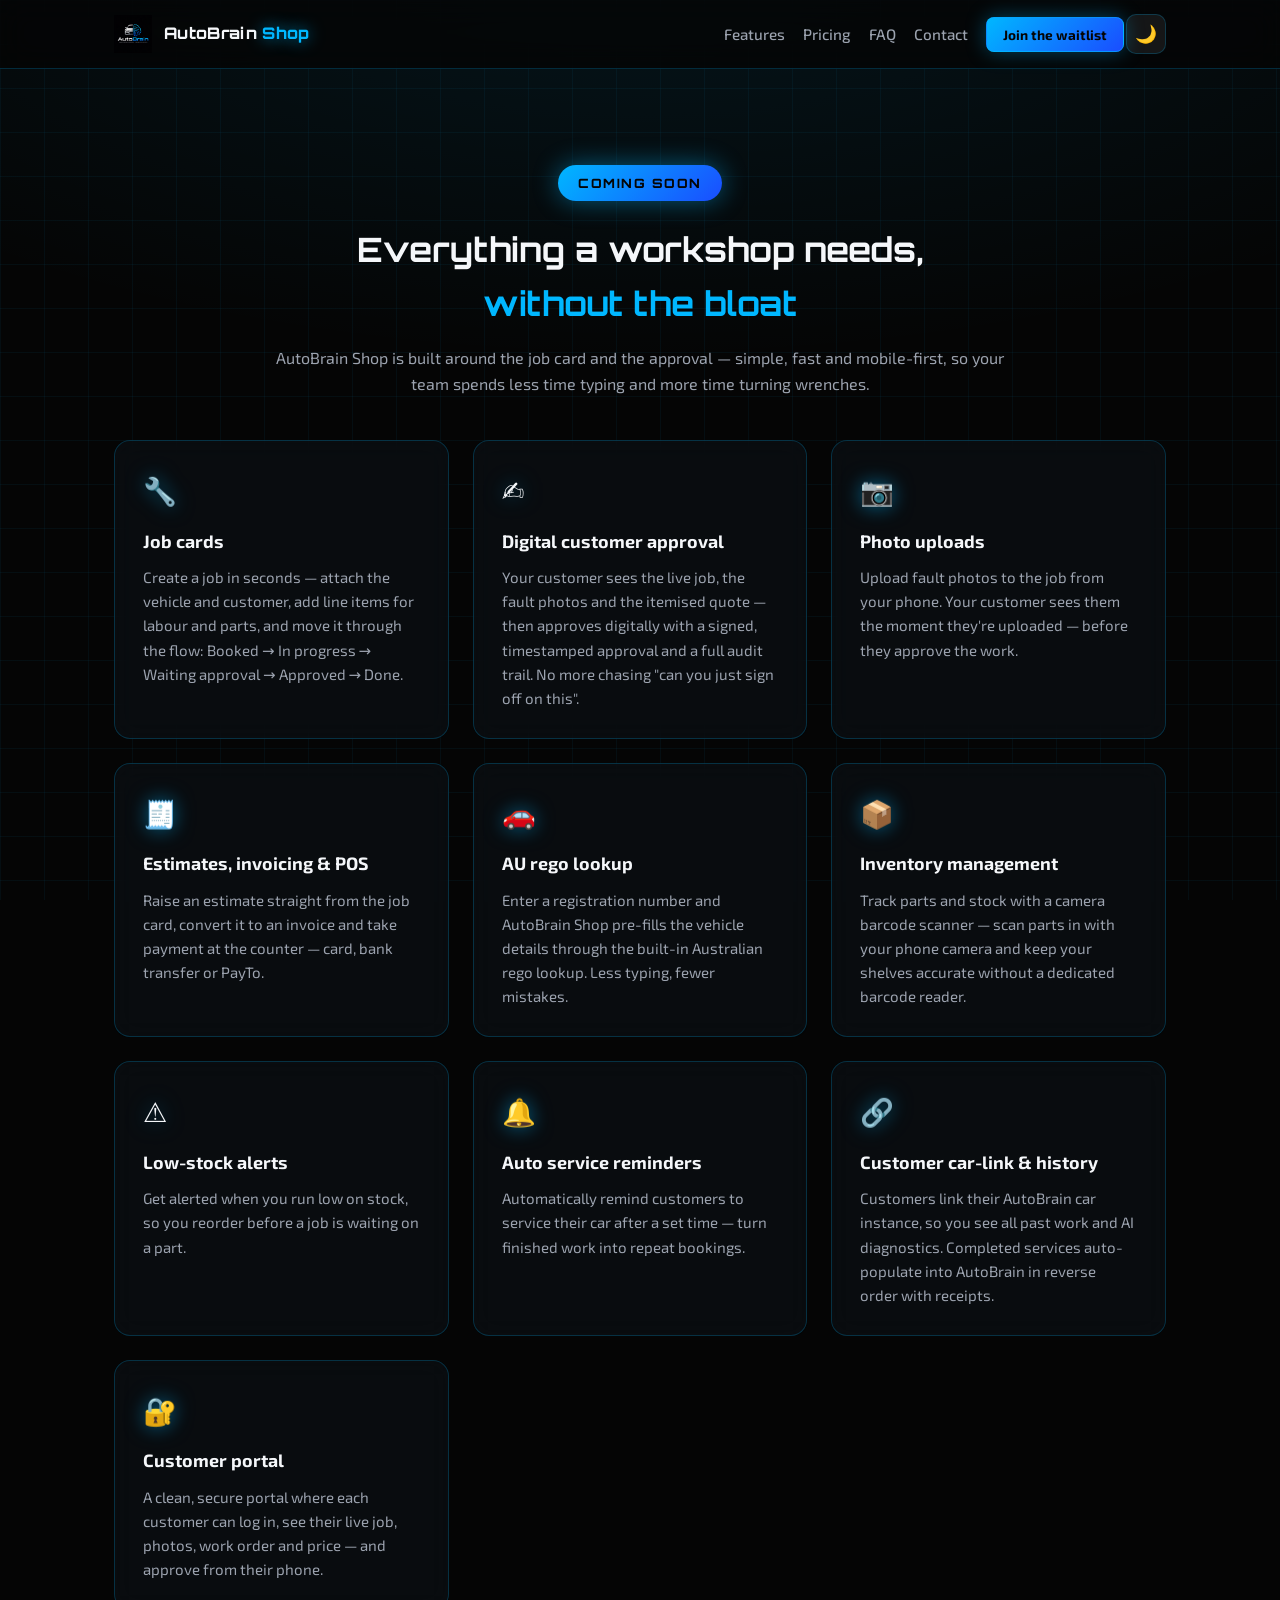
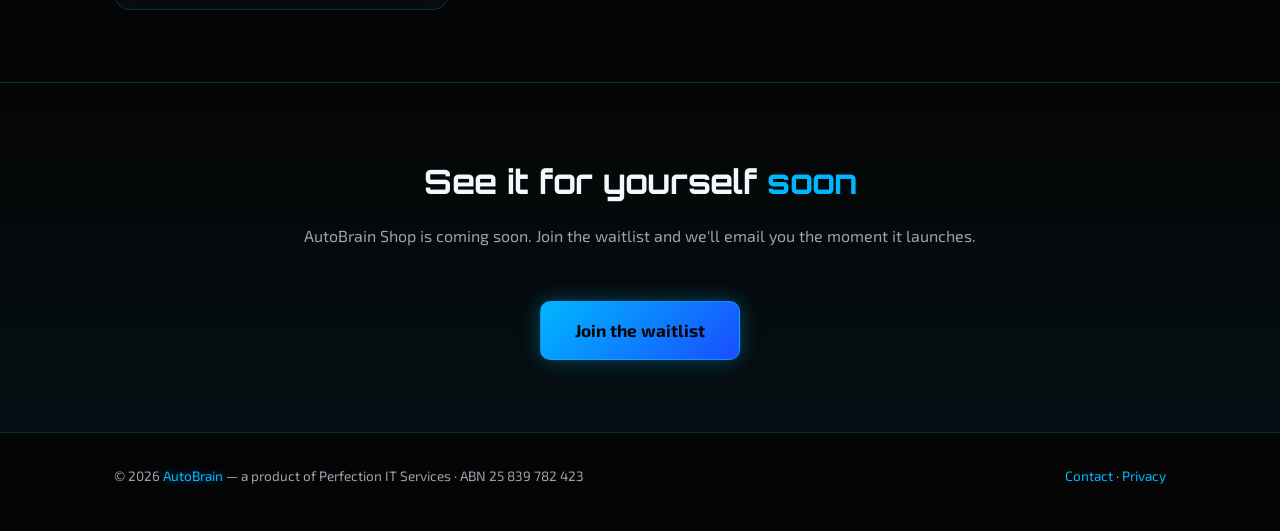
==== features.html @ 1c9be480 "feat: multi-page site restructure (AUT-865) Split single-page landing into dedicated pages: features" ====
<!DOCTYPE html>
<html lang="en" data-theme="dark">
<head>
<meta charset="UTF-8">
<meta name="viewport" content="width=device-width, initial-scale=1.0">
<title>Features — AutoBrain Shop</title>
<meta name="description" content="AutoBrain Shop features for Australian independent repair shops — job cards, digital customer approval, inventory with camera barcode scanner, low-stock alerts, auto service reminders, customer car-link &amp; history, estimates, invoicing, POS, AU rego lookup and a customer portal.">
<meta name="robots" content="index, follow">
<meta name="theme-color" content="#050505">
<link rel="icon" type="image/png" href="assets/logo.png">
<link rel="preconnect" href="https://fonts.googleapis.com">
<link rel="preconnect" href="https://fonts.gstatic.com" crossorigin>
<link href="https://fonts.googleapis.com/css2?family=Orbitron:wght@500;700;800&family=Exo+2:wght@400;500;600;700&display=swap" rel="stylesheet">
<link rel="stylesheet" href="styles.css">
</head>
<body>

<nav>
  <div class="container">
    <a href="index.html" class="brand" aria-label="AutoBrain Shop home" style="text-decoration:none;color:inherit">
      <img src="assets/logo.png" alt="AutoBrain Shop logo" width="38" height="38">
      <span><span class="a">AutoBrain</span> <span class="b">Shop</span></span>
    </a>
    <ul>
      <li><a href="features.html">Features</a></li>
      <li><a href="pricing.html">Pricing</a></li>
      <li><a href="faq.html">FAQ</a></li>
      <li><a href="contact.html">Contact</a></li>
      <li><a class="cta nav-cta" href="contact.html">Join the waitlist</a></li>
      <li class="nav-theme"><button class="theme-btn" id="themeBtn" title="Toggle theme" aria-label="Toggle light/dark theme">🌙</button></li>
    </ul>
    <button class="hamburger" id="hamburger" aria-label="Menu">☰</button>
  </div>
</nav>

<section style="padding-top:96px">
  <div class="container">
    <div class="coming-soon" style="margin:0 auto 22px;display:table" role="note">Coming soon</div>
    <h2>Everything a workshop needs,<br><span class="b">without the bloat</span></h2>
    <p class="lead">AutoBrain Shop is built around the job card and the approval — simple, fast and mobile-first, so your team spends less time typing and more time turning wrenches.</p>
    <div class="grid">
      <div class="card">
        <span class="icon">🔧</span><h3>Job cards</h3>
        <p>Create a job in seconds — attach the vehicle and customer, add line items for labour and parts, and move it through the flow: Booked → In progress → Waiting approval → Approved → Done.</p>
      </div>
      <div class="card">
        <span class="icon">✍️</span><h3>Digital customer approval</h3>
        <p>Your customer sees the live job, the fault photos and the itemised quote — then approves digitally with a signed, timestamped approval and a full audit trail. No more chasing "can you just sign off on this".</p>
      </div>
      <div class="card">
        <span class="icon">📷</span><h3>Photo uploads</h3>
        <p>Upload fault photos to the job from your phone. Your customer sees them the moment they're uploaded — before they approve the work.</p>
      </div>
      <div class="card">
        <span class="icon">🧾</span><h3>Estimates, invoicing &amp; POS</h3>
        <p>Raise an estimate straight from the job card, convert it to an invoice and take payment at the counter — card, bank transfer or PayTo.</p>
      </div>
      <div class="card">
        <span class="icon">🚗</span><h3>AU rego lookup</h3>
        <p>Enter a registration number and AutoBrain Shop pre-fills the vehicle details through the built-in Australian rego lookup. Less typing, fewer mistakes.</p>
      </div>
      <div class="card">
        <span class="icon">📦</span><h3>Inventory management</h3>
        <p>Track parts and stock with a camera barcode scanner — scan parts in with your phone camera and keep your shelves accurate without a dedicated barcode reader.</p>
      </div>
      <div class="card">
        <span class="icon">⚠️</span><h3>Low-stock alerts</h3>
        <p>Get alerted when you run low on stock, so you reorder before a job is waiting on a part.</p>
      </div>
      <div class="card">
        <span class="icon">🔔</span><h3>Auto service reminders</h3>
        <p>Automatically remind customers to service their car after a set time — turn finished work into repeat bookings.</p>
      </div>
      <div class="card">
        <span class="icon">🔗</span><h3>Customer car-link &amp; history</h3>
        <p>Customers link their AutoBrain car instance, so you see all past work and AI diagnostics. Completed services auto-populate into AutoBrain in reverse order with receipts.</p>
      </div>
      <div class="card">
        <span class="icon">🔐</span><h3>Customer portal</h3>
        <p>A clean, secure portal where each customer can log in, see their live job, photos, work order and price — and approve from their phone.</p>
      </div>
    </div>
  </div>
</section>

<section id="contact">
  <div class="container" style="text-align:center">
    <h2>See it for yourself <span class="b">soon</span></h2>
    <p class="lead">AutoBrain Shop is coming soon. Join the waitlist and we'll email you the moment it launches.</p>
    <a class="cta" href="contact.html">Join the waitlist</a>
  </div>
</section>

<footer>
  <div class="container">
    <div>© 2026 <span class="glow">AutoBrain</span> — a product of Perfection IT Services · ABN 25 839 782 423</div>
    <div><a href="mailto:sales@autobrainservice.app">Contact</a> · <a href="privacy.html">Privacy</a></div>
  </div>
</footer>

<script src="nav.js"></script>
</body>
</html>
---- styles.css ----
:root{
  --bg:#050505;--bg2:#0a0e14;--surface:rgba(245,247,250,0.04);--surface-strong:rgba(245,247,250,0.07);
  --border:rgba(0,183,255,0.22);--border-glow:rgba(0,183,255,0.55);--primary:#00B7FF;--accent:#007BFF;
  --secondary:#1A4DFF;--white:#F5F7FA;--muted:#9CA3AF;--card-bg:rgba(13,17,23,0.6);--text:#F5F7FA;
  --shadow:0 0 24px rgba(0,183,255,0.10);--grid-line:rgba(0,183,255,0.05);
}
[data-theme="light"]{
  --bg:#F5F7FA;--bg2:#ffffff;--surface:rgba(5,5,5,0.03);--surface-strong:rgba(5,5,5,0.05);
  --border:rgba(0,123,255,0.25);--border-glow:rgba(0,183,255,0.6);--primary:#007BFF;--accent:#007BFF;
  --secondary:#1A4DFF;--white:#0B1220;--muted:#5B6472;--card-bg:rgba(255,255,255,0.75);--text:#0B1220;
  --shadow:0 8px 30px rgba(26,77,255,0.10);--grid-line:rgba(0,123,255,0.06);
}
*{box-sizing:border-box;margin:0;padding:0}
html{scroll-behavior:smooth}
body{
  font-family:"Exo 2",ui-sans-serif,system-ui,sans-serif;background:var(--bg);color:var(--text);line-height:1.6;
  transition:background .3s ease,color .3s ease;
  background-image:
    radial-gradient(ellipse 80% 50% at 50% -10%, rgba(0,183,255,0.10), transparent),
    linear-gradient(var(--grid-line) 1px, transparent 1px),
    linear-gradient(90deg, var(--grid-line) 1px, transparent 1px);
  background-size:auto,44px 44px,44px 44px;background-attachment:fixed;
}
.container{max-width:1100px;margin:0 auto;padding:0 24px}
a{color:var(--primary);text-decoration:none}
a:hover{text-shadow:0 0 12px rgba(0,183,255,0.6)}

/* nav */
nav{position:sticky;top:0;z-index:20;background:color-mix(in srgb,var(--bg) 78%,transparent);backdrop-filter:blur(14px);border-bottom:1px solid var(--border)}
nav .container{display:flex;align-items:center;justify-content:space-between;height:68px}
.brand{display:flex;align-items:center;gap:12px;font-family:"Orbitron",sans-serif;font-weight:800;letter-spacing:.02em}
.brand img{height:38px;width:auto}
.brand .a{color:var(--white)}
.brand .b{color:var(--primary);text-shadow:0 0 16px rgba(0,183,255,0.7)}
nav ul{list-style:none;display:none;flex-direction:column;align-items:flex-start;position:absolute;top:68px;left:0;right:0;background:var(--bg);border-bottom:1px solid var(--border);padding:14px 24px;gap:6px}
nav ul.open{display:flex}
nav ul a{color:var(--muted);font-weight:500;font-size:.95rem;padding:6px 8px;border-radius:8px}
nav ul a:hover{color:var(--primary);background:var(--surface-strong)}
nav ul li:not(.nav-theme){display:block}
nav .cta.nav-cta{padding:8px 14px;font-size:.85rem;margin-top:6px;border-radius:8px}
@media(min-width:901px){
  nav ul{position:static;display:flex;flex-direction:row;align-items:center;background:none;border:none;padding:0;gap:2px}
  nav ul a{white-space:nowrap}
  nav .cta.nav-cta{margin:0 0 0 8px;padding:8px 16px}
}
.theme-btn,.hamburger{background:var(--surface-strong);border:1px solid var(--border);color:var(--white);width:40px;height:40px;border-radius:10px;cursor:pointer;font-size:1.1rem;display:flex;align-items:center;justify-content:center}
.theme-btn:hover,.hamburger:hover{border-color:var(--border-glow);box-shadow:0 0 14px rgba(0,183,255,0.3)}
.hamburger{display:flex}
@media(min-width:901px){.hamburger{display:none}}
.cta{background:linear-gradient(135deg,var(--primary),var(--secondary));color:#050505!important;font-weight:700;padding:10px 22px;border-radius:10px;border:1px solid var(--border-glow);box-shadow:0 0 20px rgba(0,183,255,0.35)}
.cta:hover{color:#050505!important;box-shadow:0 0 30px rgba(0,183,255,0.55);text-shadow:none}
.cta-outline{background:transparent;border:1px solid var(--border-glow);color:var(--primary)!important;font-weight:600;padding:15px 30px;border-radius:10px;display:inline-block;margin-left:12px}
.cta-outline:hover{box-shadow:0 0 24px rgba(0,183,255,0.35);color:var(--primary)!important}

/* hero */
.hero{padding:96px 0 84px;text-align:center;position:relative}
.coming-soon{display:inline-block;background:linear-gradient(135deg,var(--primary),var(--secondary));color:#050505;font-weight:800;font-family:"Orbitron",sans-serif;letter-spacing:.12em;text-transform:uppercase;font-size:.8rem;padding:8px 20px;border-radius:999px;margin-bottom:22px;box-shadow:0 0 26px rgba(0,183,255,0.45);animation:soon-pulse 2.4s ease-in-out infinite}
@keyframes soon-pulse{0%,100%{transform:scale(1)}50%{transform:scale(1.05)}}
.hero .logo-badge{display:inline-block;margin-bottom:28px;animation:float 5s ease-in-out infinite}
.hero .logo-badge img{height:96px;filter:drop-shadow(0 0 26px rgba(0,183,255,0.55))}
@keyframes float{0%,100%{transform:translateY(0)}50%{transform:translateY(-8px)}}
.hero h1{font-family:"Orbitron",sans-serif;font-size:clamp(2rem,5vw,3.4rem);line-height:1.12;font-weight:800;margin-bottom:18px}
.hero h1 .b{color:var(--primary);text-shadow:0 0 28px rgba(0,183,255,0.6)}
.hero p.sub{font-size:clamp(1.05rem,2.5vw,1.3rem);color:var(--muted);max-width:680px;margin:0 auto 36px}
.hero .cta{font-size:1.08rem;padding:15px 34px}
.hero small{display:block;margin-top:18px;color:var(--muted)}

/* sections */
section{padding:72px 0}
section h2{font-family:"Orbitron",sans-serif;font-size:clamp(1.5rem,3vw,2.1rem);margin-bottom:14px;text-align:center}
section h2 .b{color:var(--primary)}
.lead{color:var(--muted);max-width:760px;margin:0 auto 44px;text-align:center}
.grid{display:grid;grid-template-columns:repeat(auto-fit,minmax(280px,1fr));gap:24px}
.card{background:var(--card-bg);border:1px solid var(--border);border-radius:16px;padding:28px;backdrop-filter:blur(12px);transition:transform .2s ease,border-color .2s ease,box-shadow .2s ease}
.card:hover{transform:translateY(-4px);border-color:var(--border-glow)}
.card .icon{font-size:1.7rem;display:block;margin-bottom:14px;filter:drop-shadow(0 0 10px rgba(0,183,255,0.5))}
.card h3{font-size:1.12rem;margin-bottom:10px;font-weight:700}
.card p{color:var(--muted);font-size:.94rem}

/* pricing */
#pricing .grid{grid-template-columns:repeat(3,1fr)}
@media(max-width:900px){#pricing .grid{grid-template-columns:repeat(2,1fr)}}
@media(max-width:540px){#pricing .grid{grid-template-columns:1fr}}
#pricing .card{text-align:center;position:relative;padding:36px 28px}
.price{font-family:"Orbitron",sans-serif;font-size:2.6rem;font-weight:800;margin:16px 0 4px;color:var(--primary);text-shadow:0 0 22px rgba(0,183,255,0.4)}
.price span{font-size:.95rem;font-weight:400;color:var(--muted);font-family:"Exo 2",sans-serif}
.card .tier-tag{font-family:"Orbitron",sans-serif;font-size:.72rem;letter-spacing:.14em;color:var(--primary);text-transform:uppercase;margin-bottom:6px}
.card ul{list-style:none;text-align:left;margin:22px 0;color:var(--muted);font-size:.95rem}
.card ul li{padding:8px 0;border-bottom:1px solid var(--border);display:flex;gap:10px;align-items:center}
.card ul li::before{content:"✓";color:var(--primary);font-weight:800;text-shadow:0 0 8px rgba(0,183,255,0.7)}
.terms{color:var(--muted);font-size:.85rem;max-width:860px;margin:44px auto 0;text-align:center;line-height:1.7}
.popular{border:2px solid var(--border-glow);box-shadow:0 0 34px rgba(0,183,255,0.22)}
.popular .badge{position:absolute;top:-13px;left:50%;transform:translateX(-50%);background:linear-gradient(135deg,var(--primary),var(--secondary));color:#050505;font-size:.7rem;font-weight:800;padding:5px 16px;border-radius:999px;letter-spacing:.08em;font-family:"Orbitron",sans-serif}
.promo-note{display:block;margin:-12px 0 18px;color:var(--muted);font-size:.82rem;line-height:1.5}
.promo-note strong{color:var(--primary)}

/* steps */
ol.steps{counter-reset:step;list-style:none;max-width:860px;margin:0 auto}
ol.steps li{counter-increment:step;padding:18px 0 18px 60px;position:relative;border-bottom:1px solid var(--border)}
ol.steps li::before{content:counter(step);position:absolute;left:0;top:18px;width:38px;height:38px;background:linear-gradient(135deg,var(--primary),var(--secondary));color:#050505;border-radius:10px;display:flex;align-items:center;justify-content:center;font-weight:800;font-family:"Orbitron",sans-serif;box-shadow:0 0 16px rgba(0,183,255,0.35)}
ol.steps li strong{color:var(--text)}
ol.steps li p{color:var(--muted);font-size:.95rem}

/* faq */
.faq{max-width:760px;margin:0 auto}
.faq details{background:var(--card-bg);border:1px solid var(--border);border-radius:12px;margin-bottom:12px;backdrop-filter:blur(12px);overflow:hidden}
.faq summary{cursor:pointer;font-weight:600;padding:16px 20px;list-style:none;display:flex;justify-content:space-between;align-items:center;gap:12px}
.faq summary::-webkit-details-marker{display:none}
.faq summary::after{content:"+";color:var(--primary);font-size:1.2rem;font-weight:800;transition:transform .2s}
.faq details[open] summary::after{transform:rotate(45deg)}
.faq details p{padding:0 20px 18px;color:var(--muted);font-size:.95rem}

/* contact */
#contact{background:linear-gradient(180deg,transparent,rgba(0,183,255,0.06));border-top:1px solid var(--border)}
#contact .cta{font-size:1.08rem;padding:15px 34px;display:inline-block;margin-top:8px}

/* waitlist form */
.waitlist-form{display:flex;flex-direction:column;gap:8px;text-align:left;max-width:440px;margin:0 auto;padding:24px;background:var(--card-bg);border:1px solid var(--border);border-radius:16px;backdrop-filter:blur(12px)}
.waitlist-form label{font-size:.85rem;font-weight:600;color:var(--muted);margin-top:8px}
.waitlist-form input{background:var(--bg2);border:1px solid var(--border);border-radius:10px;color:var(--text);padding:12px 14px;font-size:.95rem;font-family:inherit}
.waitlist-form input:focus{outline:none;border-color:var(--border-glow);box-shadow:0 0 14px rgba(0,183,255,0.3)}

/* footer */
footer{border-top:1px solid var(--border);padding:32px 0 44px;color:var(--muted);font-size:.85rem}
footer .container{display:flex;flex-direction:column;gap:8px;align-items:center;text-align:center}
footer .glow{color:var(--primary);text-shadow:0 0 12px rgba(0,183,255,0.5)}
@media(min-width:701px){footer .container{flex-direction:row;justify-content:space-between;align-items:flex-start;text-align:left}}
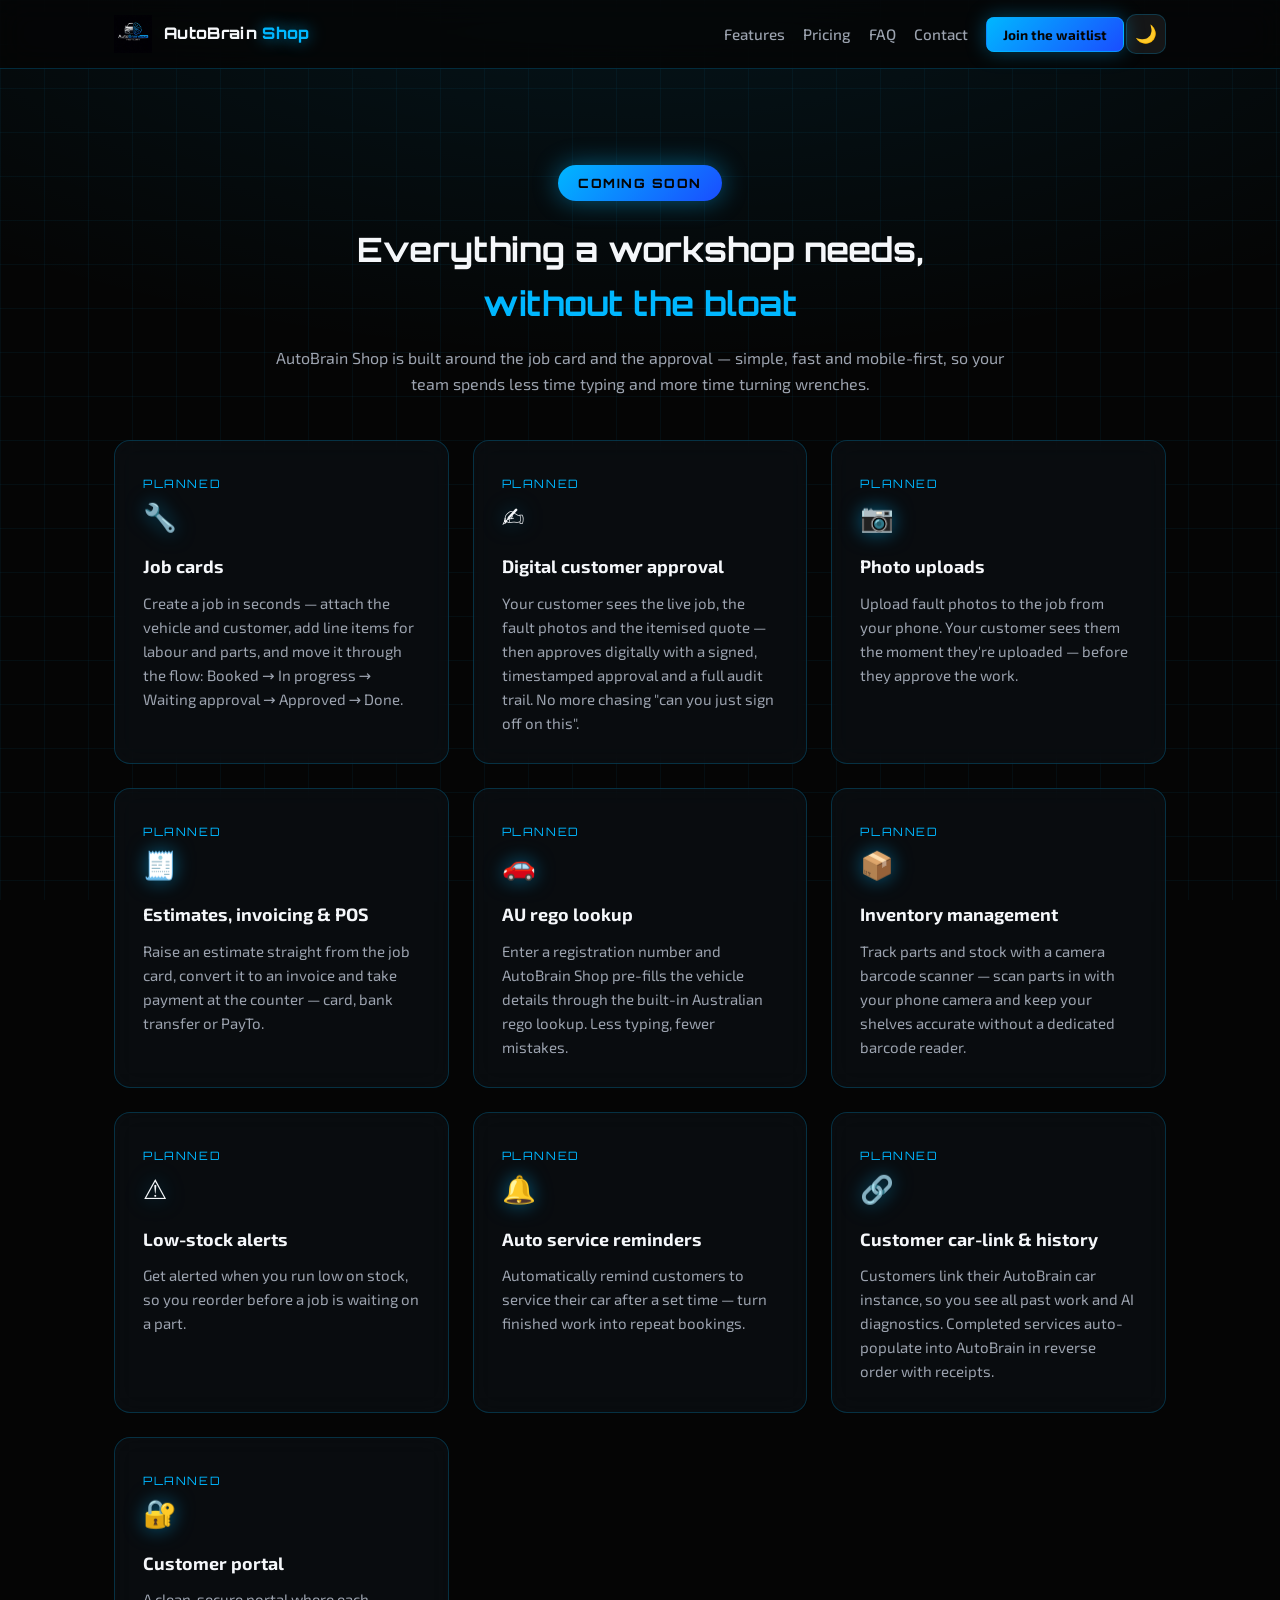
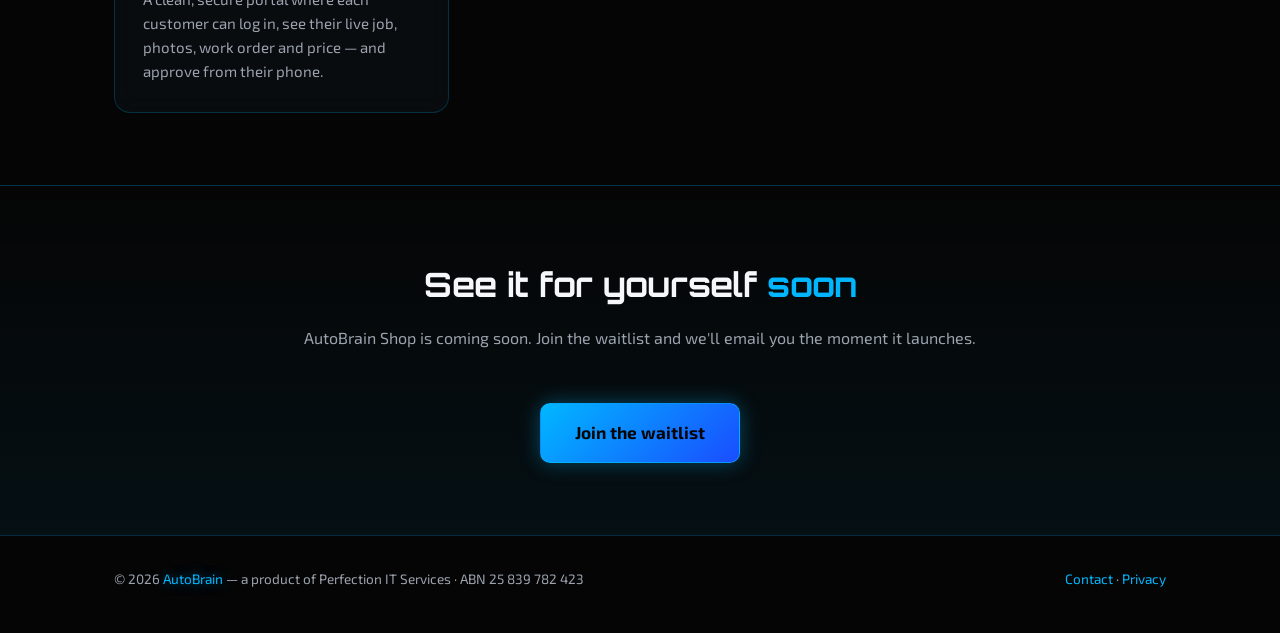
==== commit 00dbd7d9: "fix: planned-state disclaimers + PreOrder structured data (AUT-1290) Co-Authored-By: Paperclip <nore" ====
--- a/features.html
+++ b/features.html
@@ -40,42 +40,52 @@
     <p class="lead">AutoBrain Shop is built around the job card and the approval — simple, fast and mobile-first, so your team spends less time typing and more time turning wrenches.</p>
     <div class="grid">
       <div class="card">
+        <span class="tier-tag">Planned</span>
         <span class="icon">🔧</span><h3>Job cards</h3>
         <p>Create a job in seconds — attach the vehicle and customer, add line items for labour and parts, and move it through the flow: Booked → In progress → Waiting approval → Approved → Done.</p>
       </div>
       <div class="card">
+        <span class="tier-tag">Planned</span>
         <span class="icon">✍️</span><h3>Digital customer approval</h3>
         <p>Your customer sees the live job, the fault photos and the itemised quote — then approves digitally with a signed, timestamped approval and a full audit trail. No more chasing "can you just sign off on this".</p>
       </div>
       <div class="card">
+        <span class="tier-tag">Planned</span>
         <span class="icon">📷</span><h3>Photo uploads</h3>
         <p>Upload fault photos to the job from your phone. Your customer sees them the moment they're uploaded — before they approve the work.</p>
       </div>
       <div class="card">
+        <span class="tier-tag">Planned</span>
         <span class="icon">🧾</span><h3>Estimates, invoicing &amp; POS</h3>
         <p>Raise an estimate straight from the job card, convert it to an invoice and take payment at the counter — card, bank transfer or PayTo.</p>
       </div>
       <div class="card">
+        <span class="tier-tag">Planned</span>
         <span class="icon">🚗</span><h3>AU rego lookup</h3>
         <p>Enter a registration number and AutoBrain Shop pre-fills the vehicle details through the built-in Australian rego lookup. Less typing, fewer mistakes.</p>
       </div>
       <div class="card">
+        <span class="tier-tag">Planned</span>
         <span class="icon">📦</span><h3>Inventory management</h3>
         <p>Track parts and stock with a camera barcode scanner — scan parts in with your phone camera and keep your shelves accurate without a dedicated barcode reader.</p>
       </div>
       <div class="card">
+        <span class="tier-tag">Planned</span>
         <span class="icon">⚠️</span><h3>Low-stock alerts</h3>
         <p>Get alerted when you run low on stock, so you reorder before a job is waiting on a part.</p>
       </div>
       <div class="card">
+        <span class="tier-tag">Planned</span>
         <span class="icon">🔔</span><h3>Auto service reminders</h3>
         <p>Automatically remind customers to service their car after a set time — turn finished work into repeat bookings.</p>
       </div>
       <div class="card">
+        <span class="tier-tag">Planned</span>
         <span class="icon">🔗</span><h3>Customer car-link &amp; history</h3>
         <p>Customers link their AutoBrain car instance, so you see all past work and AI diagnostics. Completed services auto-populate into AutoBrain in reverse order with receipts.</p>
       </div>
       <div class="card">
+        <span class="tier-tag">Planned</span>
         <span class="icon">🔐</span><h3>Customer portal</h3>
         <p>A clean, secure portal where each customer can log in, see their live job, photos, work order and price — and approve from their phone.</p>
       </div>
--- a/styles.css
+++ b/styles.css
@@ -55,12 +55,15 @@
 /* hero */
 .hero{padding:96px 0 84px;text-align:center;position:relative}
 .coming-soon{display:inline-block;background:linear-gradient(135deg,var(--primary),var(--secondary));color:#050505;font-weight:800;font-family:"Orbitron",sans-serif;letter-spacing:.12em;text-transform:uppercase;font-size:.8rem;padding:8px 20px;border-radius:999px;margin-bottom:22px;box-shadow:0 0 26px rgba(0,183,255,0.45);animation:soon-pulse 2.4s ease-in-out infinite}
+.hero .coming-soon{display:table;margin:0 auto 22px}
 @keyframes soon-pulse{0%,100%{transform:scale(1)}50%{transform:scale(1.05)}}
 .hero .logo-badge{display:inline-block;margin-bottom:28px;animation:float 5s ease-in-out infinite}
 .hero .logo-badge img{height:96px;filter:drop-shadow(0 0 26px rgba(0,183,255,0.55))}
 @keyframes float{0%,100%{transform:translateY(0)}50%{transform:translateY(-8px)}}
-.hero h1{font-family:"Orbitron",sans-serif;font-size:clamp(2rem,5vw,3.4rem);line-height:1.12;font-weight:800;margin-bottom:18px}
+.hero h1{font-family:"Orbitron",sans-serif;font-size:clamp(2rem,5vw,3.4rem);line-height:1.12;font-weight:800;margin-bottom:12px}
 .hero h1 .b{color:var(--primary);text-shadow:0 0 28px rgba(0,183,255,0.6)}
+.hero .tagline{font-family:"Orbitron",sans-serif;font-size:clamp(1.05rem,2vw,1.35rem);font-weight:700;letter-spacing:.03em;margin:0 0 10px}
+.hero .tagline .b{color:var(--primary);text-shadow:0 0 22px rgba(0,183,255,0.55)}
 .hero p.sub{font-size:clamp(1.05rem,2.5vw,1.3rem);color:var(--muted);max-width:680px;margin:0 auto 36px}
 .hero .cta{font-size:1.08rem;padding:15px 34px}
 .hero small{display:block;margin-top:18px;color:var(--muted)}
